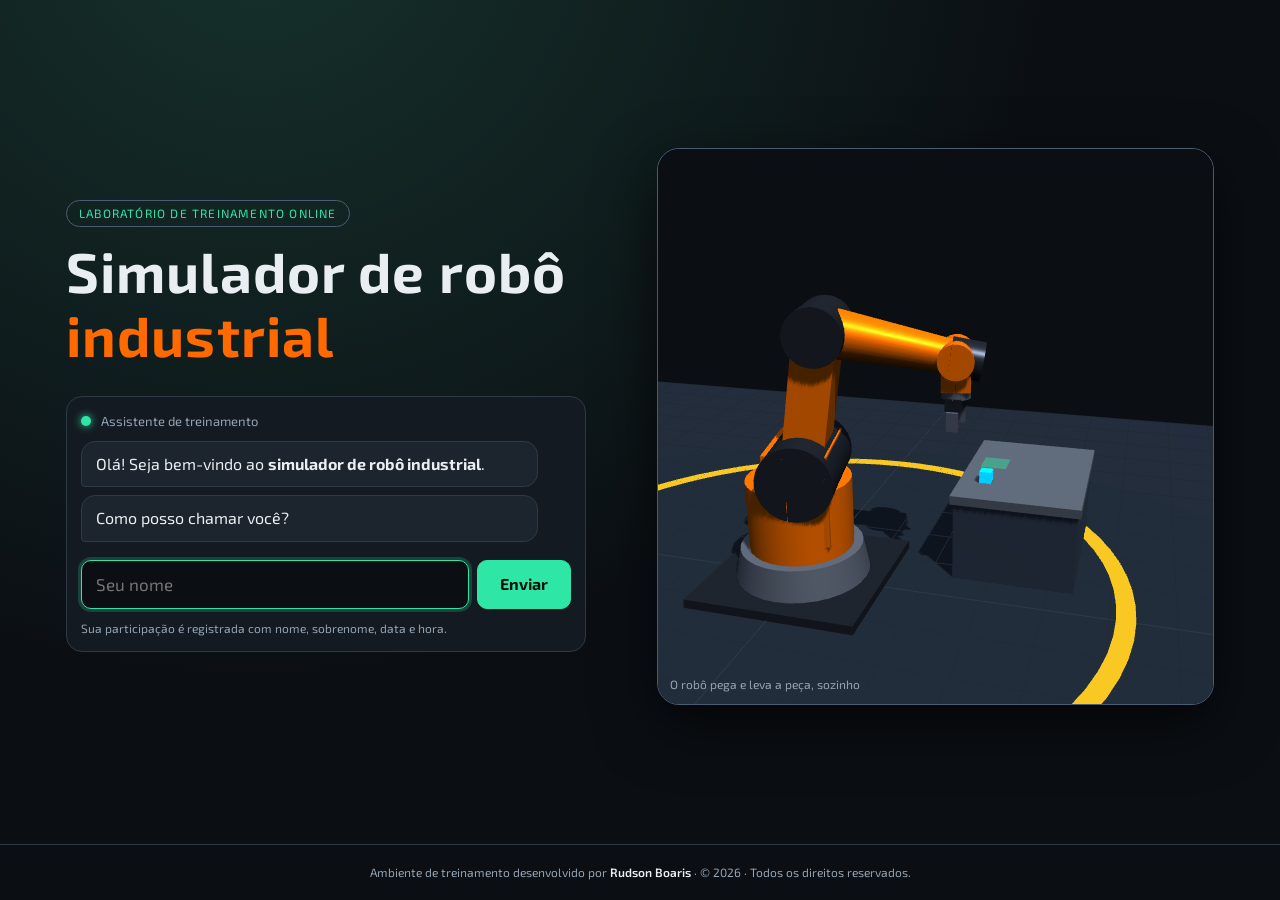
==== treinamento.html @ 03955dab "Add files via upload" ====
<!DOCTYPE html>
<html lang="pt-BR">
<head>
<meta charset="utf-8">
<meta name="viewport" content="width=device-width, initial-scale=1, viewport-fit=cover">
<title>Laboratório de Treinamento Online | Robótica Industrial</title>
<script>if(!sessionStorage.getItem('treino'))location.replace('index.html');</script>
<link rel="icon" href="data:image/svg+xml,%3Csvg xmlns='http://www.w3.org/2000/svg' viewBox='0 0 32 32'%3E%3Crect width='32' height='32' rx='7' fill='%230b0f14'/%3E%3Cpath d='M8 25V15l10-6 6 4' stroke='%23ff6a00' stroke-width='3' fill='none' stroke-linecap='round' stroke-linejoin='round'/%3E%3Ccircle cx='24' cy='13' r='3' fill='%232ee6a6'/%3E%3C/svg%3E">
<link rel="stylesheet" href="css/estilo.css">
<style>
.lab-main{width:100%;max-width:1180px;margin:0 auto;padding:16px 14px 28px}
.lab-main h1{font-size:clamp(22px,4vw,32px);margin:0 0 4px}
.sub{color:var(--c-mut);margin:0 0 12px}
.aviso{background:#2a2108;border:1px solid #8a6d1a;color:#f6d77a;border-radius:12px;padding:9px 14px;font-size:13px;margin-bottom:12px}
.robo-grid{display:grid;grid-template-columns:minmax(0,1fr) 410px;gap:14px;align-items:start}
.view{position:relative;border:1px solid var(--c-metal);border-radius:16px;overflow:hidden;background:#0b0f14;height:min(72vh,660px);min-height:420px}
#cv{position:absolute;inset:0}#cv canvas{display:block;width:100%;height:100%;touch-action:none}
.hud{position:absolute;top:8px;right:8px;display:flex;flex-wrap:wrap;gap:6px;justify-content:flex-end;z-index:2}
.hud .btn{min-height:32px;padding:4px 10px;font-size:12px;background:#11161cdd}
.hud .btn[aria-pressed="true"]{border-color:var(--c-acc);color:var(--c-acc)}
.tip3d{position:absolute;left:10px;bottom:8px;font-size:12px;color:var(--c-mut);z-index:2;pointer-events:none}
#vMsg{position:absolute;inset:0;display:flex;align-items:center;justify-content:center;text-align:center;padding:24px;color:var(--c-mut);z-index:1}
#alarm{display:none;position:absolute;left:8px;right:8px;top:48px;z-index:4;background:#b3201f;border:2px solid #ff8a8a;color:#fff;border-radius:12px;padding:10px 14px;font-weight:700;text-align:center;animation:pisca .7s steps(2) infinite}
#alarm.on{display:block}#alarm small{display:block;font-weight:500;margin-top:2px}
@keyframes pisca{50%{background:#6e1212}}
.pend{background:linear-gradient(180deg,#1b232c,#12181f);border:2px solid var(--c-metal2);border-radius:22px;padding:14px;box-shadow:0 10px 30px #0008}
.pend-h{display:flex;justify-content:space-between;align-items:center;margin-bottom:10px;font-weight:700;letter-spacing:.06em;font-size:14px}
.led{width:12px;height:12px;border-radius:50%;background:#4a5568;display:inline-block;margin-right:8px;box-shadow:0 0 0 2px #0006}
.led.on{background:#2ee59d;box-shadow:0 0 10px #2ee59d}.led.stop{background:#ff4d4d;box-shadow:0 0 10px #ff4d4d}
.seg{display:flex;gap:6px}.seg .btn{min-height:36px;padding:4px 12px;font-size:13px}
.seg .btn[aria-pressed="true"]{background:var(--c-acc);border-color:var(--c-acc);color:#04140d}
.scr{background:#040f0b;border:2px solid #0f3a2c;border-radius:10px;padding:10px;color:#7dffc8;font-size:13px;font-variant-numeric:tabular-nums}
.scr-t{display:flex;justify-content:space-between;color:#4fcf9d;font-size:12px;letter-spacing:.08em}
#sSt{margin:6px 0 8px;font-weight:700;min-height:1.3em;color:#7dffc8}#sSt.warn{color:#ffb020}#sSt.err{color:#ff6b6b}#sSt.ok{color:#59f0a8}
.g6{display:grid;grid-template-columns:repeat(3,1fr);gap:4px 8px}.g6 span{color:#4fcf9d}.g6 b{color:#eafff6;font-weight:500}
.g6+.g6,.scr-g{margin-top:6px;padding-top:6px;border-top:1px solid #0f3a2c}
.scr-g{display:flex;justify-content:space-between;gap:8px;flex-wrap:wrap;color:#4fcf9d}.scr-g b{color:#eafff6;font-weight:500}#sP{color:#59f0a8;font-weight:700}
.rows{margin:10px 0 6px}
.jr{display:grid;grid-template-columns:36px 1fr 56px 56px;gap:8px;align-items:center;padding:6px;border-radius:12px;border:1px solid transparent;margin-bottom:4px}
.jr.sel{border-color:var(--c-acc);background:#123a2e}.jr>b{font-size:17px}
.jm{min-width:0}.ang{font-size:15px;font-variant-numeric:tabular-nums}.jm small{color:var(--c-mut);margin-left:4px}
.bar{position:relative;height:6px;background:#2d3a46;border-radius:3px;margin-top:8px}
.bar i{position:absolute;top:-3px;width:6px;height:12px;border-radius:3px;background:var(--c-acc);margin-left:-3px}
.jr.lim .bar i{background:#ffb020}
.jb{min-height:54px;font-size:26px;padding:0;touch-action:none;-webkit-touch-callout:none}
.jb:active{background:var(--c-acc);color:#04140d}
.spd{display:flex;align-items:center;gap:10px;margin:8px 0;font-size:14px}.spd input{flex:1;accent-color:#2ee6a6;min-height:32px}
.ctl4{display:grid;grid-template-columns:1fr 1fr;gap:8px}.ctl4 .btn{min-height:50px}
.btn.on{background:#0f5a3f;border-color:#2ee59d;color:#b6ffe0}
#bRst{grid-column:1/-1}
.stop{grid-column:1/-1;min-height:58px!important;background:#b3201f!important;border-color:#ff6b6b!important;color:#fff!important;font-size:19px;letter-spacing:.12em}
.pg{margin-top:12px;padding-top:10px;border-top:1px solid var(--c-metal)}
.pg h3{font-size:14px;margin:0 0 8px;color:var(--c-mut)}.pg .row{display:flex;flex-wrap:wrap;gap:6px}
.pg .btn{min-height:42px;padding:6px 12px;font-size:14px}
#pts{display:flex;flex-wrap:wrap;gap:6px;margin-top:8px;min-height:30px}
#pts span{padding:3px 10px;border-radius:999px;background:#1c242d;border:1px solid var(--c-metal2);font-size:13px}#pts span.run{background:var(--c-acc);color:#04140d;border-color:var(--c-acc)}
.miss{margin-top:16px;background:var(--c-surf);border:1px solid var(--c-metal);border-radius:16px;padding:14px}
.miss h2{font-size:20px;margin:0 0 8px}
#mChips{display:flex;flex-wrap:wrap;gap:6px;margin-bottom:10px}
#mChips button{min-width:44px;min-height:40px;padding:4px 10px}
#mChips button[aria-current="true"]{border-color:var(--c-acc);color:var(--c-acc)}#mChips button.ok{background:#0b3d2a;border-color:#2ea372;color:#7ef2be}
#mX{margin:0 0 8px}#mHint{display:none;background:#1c242d;border:1px dashed var(--c-metal2);border-radius:10px;padding:8px 12px;color:var(--c-mut);font-size:14px;margin:0 0 8px}
#mL{list-style:none;margin:0 0 10px;padding:0;display:flex;flex-wrap:wrap;gap:6px}
#mL li{padding:4px 12px;border-radius:999px;border:1px solid var(--c-metal2);font-size:13px;color:var(--c-mut)}#mL li.ok{background:#0b3d2a;border-color:#2ea372;color:#7ef2be}
#mFb{font-weight:700;color:#7ef2be;min-height:1.4em;margin:0 0 8px}
.mact{display:flex;gap:8px;flex-wrap:wrap}.mact .btn{min-height:40px;padding:6px 14px;font-size:14px}
@media(max-width:900px){.robo-grid{grid-template-columns:1fr}
 .view{position:sticky;top:60px;z-index:5;height:auto;min-height:0;aspect-ratio:4/3.2}}
@media (prefers-reduced-motion:reduce){#alarm{animation:none}}

.lab-main{padding-top:14px}
.free-msg{display:none;margin:0 0 6px;color:var(--c-mut)}
#bCert{display:none}
.miss-h{display:flex;justify-content:space-between;align-items:center;gap:8px;flex-wrap:wrap;margin-bottom:8px}.miss-h h2{margin:0}
</style>
</head>
<body>
<div class="topo"><div class="marca"><b>Laboratório de Treinamento</b><small>Robótica industrial</small></div><div class="user"><span id="usr"></span><button class="btn sm" id="bAjuda" type="button">Como usar</button><button class="btn sm" id="sair" type="button">Sair</button></div></div>
<main class="lab-main">
<div class="boas"><h1 id="saud">Seja bem-vindo ao ambiente de laboratório de treinamento online.</h1><p id="coach"></p></div>
<p class="aviso" role="note"><b>Simulador educacional.</b> Estes comandos não controlam nenhum equipamento físico. O robô é didático, inspirado na robótica industrial, e não reproduz um modelo específico.</p>
<div class="robo-grid">
  <section class="view" aria-label="Robô industrial em 3D">
    <div id="cv"></div><div id="vMsg">Carregando o 3D…</div>
    <div id="alarm" role="alert"><span id="alarmT">ALARME DE COLISÃO</span><small>O robô parou. Toque em HABILITAR para rearmar e afaste a ferramenta.</small></div>
    <div class="hud"><button class="btn" data-v="pad" type="button">Câmera</button><button class="btn" data-v="frente" type="button">Frente</button><button class="btn" data-v="lado" type="button">Lado</button><button class="btn" data-v="topo" type="button">Topo</button><button class="btn" id="bLab" aria-pressed="true" type="button">Rótulos</button></div>
    <div class="tip3d">Arraste para girar · pinça ou rolagem para zoom</div>
  </section>
  <aside class="pend" aria-label="Teach Pendant virtual">
    <div class="pend-h"><span><i class="led" id="pLed"></i>TEACH PENDANT · TP-6</span>
      <span class="seg" role="group" aria-label="Modo de movimento"><button class="btn" id="mJ" aria-pressed="true" type="button">Joint</button><button class="btn" id="mC" aria-pressed="false" type="button">Cartesian</button></span></div>
    <div class="scr">
      <div class="scr-t"><span id="sMode">MODO JOINT</span><span id="sEn">DESABILITADO</span></div>
      <div id="sSt">PRESSIONE HABILITAR PARA MOVER</div>
      <div class="g6"><span>A1 <b id="a0"></b></span><span>A2 <b id="a1"></b></span><span>A3 <b id="a2"></b></span><span>A4 <b id="a3"></b></span><span>A5 <b id="a4"></b></span><span>A6 <b id="a5"></b></span></div>
      <div class="g6"><span>X <b id="cX"></b></span><span>Y <b id="cY"></b></span><span>Z <b id="cZ"></b></span><span>A <b id="cA"></b></span><span>B <b id="cB"></b></span><span>C <b id="cC"></b></span></div>
      <div class="scr-g"><span>GARRA <b id="sG">ABERTA</b></span><span id="sP"></span></div>
    </div>
    <div class="rows" id="rows"></div>
    <div class="spd"><label for="spd">Velocidade</label><input type="range" id="spd" min="5" max="100" value="40"><b id="spdV">40%</b></div>
    <div class="ctl4">
      <button class="btn" id="gOpen" type="button">ABRIR GARRA</button><button class="btn" id="gClose" type="button">FECHAR GARRA</button>
      <button class="btn" id="bEn" type="button">HABILITAR</button><button class="btn" id="bHome" type="button">HOME</button>
      <button class="btn" id="bRst" type="button">REINICIAR CÉLULA</button>
      <button class="btn stop" id="bStop" type="button">STOP</button>
    </div>
    <div class="pg"><h3>Programa de pontos (posição + garra)</h3>
      <div class="row"><button class="btn" id="bSave" type="button">Salvar ponto</button><button class="btn" id="bRun" type="button">Executar</button><button class="btn" id="bClr" type="button">Limpar</button><button class="btn" id="bPeca" type="button">Recolocar peça</button></div>
      <div id="pts"></div></div>
  </aside>
</div>
<section class="miss" aria-label="Missões">
  <div class="miss-h"><h2 id="mH2">Missões</h2>
    <div class="seg" role="group" aria-label="Modo de treinamento"><button class="btn" id="tMis" aria-pressed="true" type="button">Missões</button><button class="btn" id="tLiv" aria-pressed="false" type="button">Modo livre</button></div></div>
  <p class="free-msg" id="freeMsg"></p>
  <div id="misBody">
    <div id="mChips"></div>
    <h3 id="mT" style="margin:0 0 6px;font-size:17px"></h3><p id="mX"></p><p id="mHint"></p>
    <ul id="mL"></ul><p id="mFb" role="status" aria-live="polite"></p>
    <div class="mact"><button class="btn" id="mHb" type="button">Dica</button><button class="btn btn-primary" id="mNext" type="button" disabled>Próxima missão</button><button class="btn" id="bCert" type="button">Ver meu certificado</button></div>
  </div>
</section>
</main>
<footer class="rodape">Ambiente de treinamento desenvolvido por <b>Rudson Boaris</b> · © 2026 · Todos os direitos reservados.</footer>
<div id="ajuda" role="dialog" aria-modal="true" aria-labelledby="ajudaT"><div class="ajuda-card"><div id="ajudaT"></div><div class="cert-act"><button class="btn btn-primary" id="ajudaOk" type="button">OK</button></div></div></div>
<div id="cert" role="dialog" aria-modal="true" aria-labelledby="certT"><div class="cert-card">
  <p class="k">CERTIFICADO DE CONCLUSÃO</p><h2 id="certT">Treinamento Online de Robótica Industrial</h2><p class="cur">Ambiente simulado de operação de robô de 6 eixos</p>
  <p>Certificamos que</p><div class="nome" id="certNome"></div>
  <p>concluiu com êxito as 8 missões do treinamento, operando o robô pelo Teach Pendant virtual: eixos, coordenadas, garra, programação de pontos e segurança.</p>
  <p><b id="certData"></b></p><div class="sel" aria-hidden="true">✓</div>
  <p class="ass">Ambiente de treinamento desenvolvido por Rudson Boaris · © 2026 · Todos os direitos reservados</p>
  <div class="cert-act"><button class="btn btn-primary" id="certFechar" type="button">Fechar</button><button class="btn" id="certImp" type="button">Imprimir</button></div>
</div></div>
<script src="js/instrucoes.js"></script>
<script src="js/vendor/three.min.js"></script>
<script src="js/vendor/OrbitControls.js"></script>
<script src="js/robo-cinematica.js"></script>
<script src="js/robo-modelo.js"></script>
<script>
const SES=JSON.parse(sessionStorage.getItem('treino')||'null')||{nome:'Participante',sobrenome:''},NOME=SES.nome,COMPLETO=(SES.nome+' '+SES.sobrenome).trim();
let free=false,certShown=false,concluidoEm=null;
const K=RoboCin,$=i=>document.getElementById(i),AX=['A1','A2','A3','A4','A5','A6'];
let q=K.HOME.slice(),enabled=false,stopped=false,mode='joint',sel=0,speed=40,motion=null,prog=null,jog=null,ct=null,pts=[],progDone=false,mi=0,V=null;
let grip=K.newGrip(),pc=K.newPiece(),alarm=false,alarmSeen=false,rearmed=false,colWarn='',grabbed=false,droppedOK=false,actx=null;
const doneM=[0,0,0,0,0,0,0,0],seen=new Set(),mx=[0,0,0,0,0,0],cd=[0,0,0];let base={q:q.slice(),tcp:K.fk(q).tcp};
let msg='PRESSIONE HABILITAR PARA MOVER',mk='';
const setMsg=(t,k)=>{msg=t;mk=k||''};

/* ---------- cena 3D (modelo em js/robo-modelo.js) ---------- */
const S0=RoboModelo.cena({labels:true}),M=S0.model;
function initView(){
  const S=RoboModelo.render($('cv'),S0,{controls:true,pixelMax:2});
  document.querySelectorAll('[data-v]').forEach(b=>b.onclick=()=>S.setView(b.dataset.v));
  $('bLab').onclick=e=>{const on=e.currentTarget.getAttribute('aria-pressed')!=='true';e.currentTarget.setAttribute('aria-pressed',String(on));M.labels.forEach(s=>s.visible=on)};
  V=S;$('vMsg').style.display='none';
}
function loadFail(e){$('vMsg').textContent='Não foi possível abrir o 3D neste navegador (WebGL). Atualize o Chrome ou tente outro aparelho. O Teach Pendant continua funcionando.';console.warn(e)}
const updateModel=()=>RoboModelo.aplicar(M,q,grip.gw,pc);
function beep(){try{actx=actx||new(window.AudioContext||window.webkitAudioContext)();const o=actx.createOscillator(),g=actx.createGain();o.type='square';o.frequency.value=880;g.gain.value=.05;o.connect(g);g.connect(actx.destination);
  const t=actx.currentTime;g.gain.setValueAtTime(.05,t);g.gain.setValueAtTime(0,t+.15);g.gain.setValueAtTime(.05,t+.3);g.gain.setValueAtTime(0,t+.45);o.start(t);o.stop(t+.5)}catch(e){}}

/* ---------- movimento ---------- */
function canMove(){if(!enabled){setMsg('PRESSIONE HABILITAR PARA MOVER','warn');return false}return true}
function startJog(j){if(!canMove())return;if(motion||prog){setMsg('AGUARDE O MOVIMENTO TERMINAR','warn');return}
  jog=j;if(mode==='cart'){const f=K.fk(q);ct={pos:f.tcp.slice(),R:f.R}}}
function endJog(){if(jog){jog=null;ct=null;if(enabled)setMsg('PRONTO','')}}
function jogStep(dt){
  if(mode==='joint'){
    const i=jog.axis,l=K.LIM[i],nq=q.slice();let v=q[i]+jog.dir*speed*.6*dt;
    if(v>=l[1]||v<=l[0]){v=Math.max(l[0],Math.min(l[1],v));setMsg('LIMITE '+AX[i]+' ATINGIDO','warn')}else setMsg('MOVENDO '+AX[i],'');
    if(Math.abs(v-q[i])<1e-9)return;nq[i]=v;
    const e=K.check(nq);if(e&&e.indexOf('LIMITE')<0){setMsg(e,'err');return}q=nq;
  }else{
    const d=[0,0,0];d[jog.c]=jog.dir;const s=speed*2*dt,np=[ct.pos[0]+d[0]*s,ct.pos[1]+d[1]*s,ct.pos[2]+d[2]*s],r=K.ik(np,ct.R,q);
    if(!r.q){setMsg(r.err,'warn');return}
    let m=0;for(let k=0;k<6;k++)m=Math.max(m,Math.abs(r.q[k]-q[k]));
    if(m>420*dt){setMsg('SINGULARIDADE: MOVIMENTO RECUSADO','warn');return}
    const e=K.check(r.q);if(e){setMsg(e,e.indexOf('LIMITE')<0?'err':'warn');return}
    ct.pos=np;q=r.q;setMsg('MOVENDO '+'XYZ'[jog.c]+(jog.dir>0?'+':'−'),'');
  }
}
function startMotion(to,done){const m=Math.max(...to.map((v,i)=>Math.abs(v-q[i])));
  if(m<.01){done&&done();return}motion={from:q.slice(),to:to.slice(),t:0,dur:Math.max(.5,m/(speed*1.5)),done};setMsg('EXECUTANDO MOVIMENTO','')}
function triggerAlarm(pq,pgw,why){
  q=pq;grip.gw=pgw;motion=null;prog=null;jog=null;ct=null;enabled=false;stopped=true;alarm=true;alarmSeen=true;
  setMsg('ALARME: '+why,'err');$('alarmT').textContent='ALARME DE COLISÃO: '+why.replace('COLISÃO ','');$('alarm').classList.add('on');beep();coach('Atenção, '+NOME+': o robô parou por segurança. Toque em HABILITAR para rearmar e afaste a ferramenta.');renderPts()}
function step(dt){
  const pq=q.slice(),pgw=grip.gw;
  if(motion){motion.t+=dt;const s=Math.min(1,motion.t/motion.dur),e=s*s*(3-2*s),m=motion;q=m.from.map((a,i)=>a+(m.to[i]-a)*e);if(s>=1){motion=null;m.done&&m.done()}}
  else if(jog&&enabled)jogStep(dt);
  if(enabled){const a0=pc.att;K.gripStep(grip,dt,pc,q);if(!a0&&pc.att)grabbed=true}
  K.pieceStep(pc,dt);
  const c=K.collide(q,grip.gw,pc);
  if(c.level===2&&!alarm)triggerAlarm(pq,pgw,c.msg);else colWarn=c.level===1?c.msg:'';
  droppedOK=grabbed&&!pc.att&&!pc.fall&&Math.hypot(pc.c[0]-K.PEC.dest[0],pc.c[1]-K.PEC.dest[1])<50&&Math.abs(pc.c[2]-K.PEC.dest[2])<1;
  updateModel();track();
}
function stopAll(){motion=null;prog=null;jog=null;ct=null;enabled=false;stopped=true;setMsg('STOP: MOVIMENTO INTERROMPIDO','err');renderPts()}
function toggleEnable(){
  if(enabled){motion=null;prog=null;jog=null;ct=null;enabled=false;setMsg('MOVIMENTO DESABILITADO','')}
  else{enabled=true;stopped=false;if(alarm){alarm=false;rearmed=true;$('alarm').classList.remove('on');setMsg('ALARME REARMADO: AFASTE A FERRAMENTA','ok');coach('Tudo certo, '+NOME+'. Agora afaste a ferramenta com cuidado.')}else setMsg('MOVIMENTO HABILITADO','ok')}
  renderPts()}
function goHome(){if(!canMove())return;if(motion||prog)return;startMotion(K.HOME,()=>setMsg('HOME ATINGIDO','ok'))}
function resetPos(){motion=null;prog=null;jog=null;ct=null;q=K.HOME.slice();grip=K.newGrip();pc=K.newPiece();alarm=false;$('alarm').classList.remove('on');setMsg('CÉLULA REINICIADA','ok');renderPts();updateModel()}
function gripCmd(v){if(!canMove())return;if(motion||prog){setMsg('AGUARDE O MOVIMENTO TERMINAR','warn');return}K.setGrip(grip,v,pc,q);setMsg(v?'FECHANDO A GARRA':'ABRINDO A GARRA','')}
/* programa de pontos: cada ponto guarda a posição e o estado da garra */
function savePoint(){if(pts.length>=10){setMsg('LIMITE DE 10 PONTOS','warn');return}pts.push({q:q.slice(),g:grip.tgt});setMsg('PONTO P'+pts.length+' SALVO (GARRA '+(grip.tgt?'FECHADA':'ABERTA')+')','ok');renderPts()}
function clearPts(){pts=[];prog=null;progDone=false;renderPts();setMsg('PONTOS APAGADOS','')}
function runProg(){if(!pts.length){setMsg('GRAVE PELO MENOS UM PONTO','warn');return}if(!canMove()||motion||prog)return;progDone=false;prog={i:0};nextPoint()}
function nextPoint(){if(!prog)return;
  if(prog.i>=pts.length){prog=null;progDone=true;setMsg('PROGRAMA CONCLUÍDO','ok');renderPts();return}
  const i=prog.i++;renderPts();setMsg('EXECUTANDO P'+(i+1),'');
  startMotion(pts[i].q,()=>{const ch=pts[i].g!==grip.tgt;if(ch)K.setGrip(grip,pts[i].g,pc,q);motion={from:q.slice(),to:q.slice(),t:0,dur:ch?1:.35,done:nextPoint}})}
function renderPts(){$('pts').innerHTML=pts.length?pts.map((p,i)=>'<span class="'+(prog&&prog.i-1===i?'run':'')+'">P'+(i+1)+' · '+(p.g?'fechada':'aberta')+'</span>').join(''):'<small style="color:var(--c-mut)">Nenhum ponto salvo. Mova o robô, ajuste a garra e toque em Salvar ponto.</small>'}

/* ---------- Teach Pendant ---------- */
function buildRows(){
  const R=$('rows');R.innerHTML='';
  (mode==='joint'?AX:['X','Y','Z']).forEach((n,i)=>{const r=document.createElement('div');r.className='jr';r.dataset.i=i;
    r.innerHTML='<b>'+n+'</b><div class="jm"><span class="ang"></span>'+(mode==='joint'?'<div class="bar"><i></i></div>':'<small>mm</small>')+'</div>'+
      '<button type="button" class="btn jb" data-d="-1" aria-label="'+n+' negativo">−</button><button type="button" class="btn jb" data-d="1" aria-label="'+n+' positivo">+</button>';R.appendChild(r)});
  markSel();
}
function markSel(){document.querySelectorAll('#rows .jr').forEach((r,i)=>r.classList.toggle('sel',mode==='joint'&&i===sel));M.rings.forEach((r,i)=>r.visible=mode==='joint'&&i===sel)}
function setMode(m){endJog();mode=m;$('mJ').setAttribute('aria-pressed',String(m==='joint'));$('mC').setAttribute('aria-pressed',String(m==='cart'));buildRows();ui()}
const f1=(x,d)=>x.toFixed(d===undefined?1:d).replace('.',',');
function ui(){
  const f=K.fk(q),t=f.tcp,o=K.abc(f.R);
  $('sMode').textContent=mode==='joint'?'MODO JOINT':'MODO CARTESIAN';
  $('sEn').textContent=alarm?'ALARME':enabled?'HABILITADO':(stopped?'STOP':'DESABILITADO');
  $('pLed').className='led'+(enabled?' on':(stopped||alarm)?' stop':'');$('bEn').classList.toggle('on',enabled);$('bEn').textContent=enabled?'HABILITADO ✓':'HABILITAR';
  const st=$('sSt'),warn=!alarm&&colWarn&&mk!=='err';st.textContent=warn?'ATENÇÃO: '+colWarn:msg;st.className=warn?'warn':mk;
  q.forEach((v,i)=>$('a'+i).textContent=f1(v)+'°');
  $('cX').textContent=f1(t[0]);$('cY').textContent=f1(t[1]);$('cZ').textContent=f1(t[2]);$('cA').textContent=f1(o[0]);$('cB').textContent=f1(o[1]);$('cC').textContent=f1(o[2]);
  $('sG').textContent=pc.att?'PEÇA PRESA':grip.tgt?(grip.gw>K.GRIP.empty+.1?'FECHANDO':'FECHADA'):(grip.gw<K.GRIP.open-.1?'ABRINDO':'ABERTA');
  $('sP').textContent=K.graspReady(q,pc)?'PEÇA ALINHADA: PODE FECHAR':'';
  document.querySelectorAll('#rows .jr').forEach((r,i)=>{
    if(mode==='joint'){const l=K.LIM[i];r.querySelector('.ang').textContent=f1(q[i])+'°';
      r.querySelector('.bar i').style.left=((q[i]-l[0])/(l[1]-l[0])*100)+'%';r.classList.toggle('lim',q[i]<=l[0]+1||q[i]>=l[1]-1)}
    else r.querySelector('.ang').textContent=f1(t[i])});
  $('spdV').textContent=speed+'%';missionUI();certCheck();
}

/* ---------- missões ---------- */
const MS=[
 {t:'Missão 01: Conhecendo os seis eixos',x:'Um robô industrial tem 6 eixos, de A1 (na base) até A6 (no flange). Toque em cada eixo no Teach Pendant: o anel azul no robô mostra qual é.',h:'A1 gira a base. A2 e A3 levantam e dobram o braço. A4, A5 e A6 orientam o punho, onde fica a ferramenta.',
  c:()=>AX.map((a,i)=>[a,seen.has(i)])},
 {t:'Missão 02: Movimentando A1, A2 e A3',x:'Toque em HABILITAR. Depois segure + ou − em A1, A2 e A3, movendo cada um pelo menos 20°. Ao soltar, o eixo para.',h:'A1 gira o robô todo. A2 inclina o braço para frente e para trás. A3 dobra o cotovelo.',
  c:()=>[0,1,2].map(i=>[AX[i]+' 20°',mx[i]>=20])},
 {t:'Missão 03: Movimentando A4, A5 e A6',x:'Agora o punho: mova A4, A5 e A6 pelo menos 20° cada.',h:'A4 gira o antebraço, A5 inclina o punho e A6 gira a ferramenta. Cuide dos limites: a barra do eixo fica amarela perto do fim.',
  c:()=>[3,4,5].map(i=>[AX[i]+' 20°',mx[i]>=20])},
 {t:'Missão 04: Conhecendo as coordenadas X, Y e Z',x:'Mude para o modo Cartesian e mova a ferramenta pelo menos 80 mm em X, em Y e em Z. Veja os números mudarem na tela.',h:'X vai para a frente do robô, Y para a esquerda e Z para cima. No modo Cartesian a ferramenta anda em linha reta e mantém a orientação.',
  c:()=>['X','Y','Z'].map((n,i)=>[n+' 80 mm',cd[i]>=80])},
 {t:'Missão 05: Levando a ferramenta a uma posição',x:'Leve a ponta da ferramenta até a esfera verde: X 600, Y 150, Z 600 (tolerância de 20 mm).',h:'Use o modo Cartesian. Aproxime um eixo de cada vez e confira X, Y e Z na tela.',
  c:()=>{const t=K.fk(q).tcp,d=Math.hypot(t[0]-600,t[1]-150,t[2]-600);return[['Distância do alvo: '+Math.round(d)+' mm',d<=20]]}},
 {t:'Missão 06: Gravando pontos e executando uma sequência',x:'Mova o robô, toque em Salvar ponto (P1). Repita para P2 e P3, em posições diferentes. Cada ponto guarda também se a garra está aberta ou fechada. Depois toque em Executar.',h:'O robô vai de ponto em ponto com movimento suave. Para parar a qualquer momento, use STOP.',
  c:()=>[['3 pontos salvos',pts.length>=3],['Sequência executada',progDone]]},
 {t:'Missão 07: Pegando e levando a peça',x:'Leve a garra, aberta, até a peça azul, com a ferramenta apontando para baixo. Quando aparecer "PEÇA ALINHADA", toque em FECHAR GARRA. Leve a peça até a área verde da bancada e toque em ABRIR GARRA.',h:'No modo Cartesian, use Z− para descer devagar. A peça brilha em verde quando a garra está bem posicionada. Para fazer isso sozinho, grave os pontos com a garra aberta e fechada e toque em Executar.',
  c:()=>[['Peça pega',grabbed],['Peça solta na área verde',droppedOK]]},
 {t:'Missão 08: Segurança e alarme de colisão',x:'Um robô de verdade para quando chega perto demais de algo. Habilite o robô, vá para cima da bancada (X+ e Y+) e desça com Z− até o alarme de colisão disparar. Depois toque em HABILITAR para rearmar.',h:'A bancada fica à frente e à esquerda do robô. O alarme dispara a poucos milímetros do tampo. O aviso amarelo "perto da bancada" aparece antes, a 30 mm.',
  c:()=>[['Alarme disparou',alarmSeen],['Rearmado com HABILITAR',rearmed]]}];
function track(){for(let i=0;i<6;i++)mx[i]=Math.max(mx[i],Math.abs(q[i]-base.q[i]));const t=K.fk(q).tcp;for(let i=0;i<3;i++)cd[i]=Math.max(cd[i],Math.abs(t[i]-base.tcp[i]))}
function pickMission(i){mi=i;seen.clear();mx.fill(0);cd.fill(0);base={q:q.slice(),tcp:K.fk(q).tcp.slice()};progDone=false;grabbed=false;alarmSeen=false;rearmed=false;
  if(i===6){pc=K.newPiece();grip.tgt=0}
  $('mHint').style.display='none';M.target.visible=i===4&&!free;if(!free)coach(NOME+', próxima etapa: '+MS[i].t+'.');ui()}
function missionUI(){
  if(free)return;
  const m=MS[mi],c=m.c(),ok=c.every(x=>x[1]);if(ok&&!doneM[mi]){doneM[mi]=1;coach('Muito bem, '+NOME+'! '+m.t.split(':')[0]+' concluída.')}
  $('mT').textContent=m.t;$('mX').textContent=m.x;$('mHint').textContent=m.h;
  $('mL').innerHTML=c.map(x=>'<li class="'+(x[1]?'ok':'')+'">'+(x[1]?'✓ ':'○ ')+x[0]+'</li>').join('');
  $('mFb').textContent=doneM[mi]?(mi<MS.length-1?'Missão concluída, '+NOME+'! Muito bem.':'Missão concluída, '+NOME+'! Você operou o robô do começo ao fim.'):'';
  $('mNext').disabled=!doneM[mi]||mi>=MS.length-1;
  $('mChips').innerHTML=MS.map((_,i)=>'<button type="button" class="btn sm'+(doneM[i]?' ok':'')+'" data-m="'+i+'" aria-current="'+(i===mi)+'" aria-label="Missão '+(i+1)+(doneM[i]?' concluída':'')+'">'+(doneM[i]?'✓ ':'')+(i+1)+'</button>').join('');
}

/* ---------- ligações ---------- */
const rows=$('rows');
rows.addEventListener('pointerdown',e=>{const r=e.target.closest('.jr'),b=e.target.closest('.jb');if(!r)return;const i=+r.dataset.i;
  if(mode==='joint'){sel=i;seen.add(i);markSel()}
  if(!b)return;b.setPointerCapture&&b.setPointerCapture(e.pointerId);e.preventDefault();
  startJog(mode==='joint'?{axis:i,dir:+b.dataset.d}:{c:i,dir:+b.dataset.d})});
['pointerup','pointercancel','lostpointercapture'].forEach(t=>rows.addEventListener(t,endJog));
window.addEventListener('blur',endJog);
$('mJ').onclick=()=>setMode('joint');$('mC').onclick=()=>setMode('cart');
$('spd').oninput=e=>{speed=+e.target.value};
$('bEn').onclick=toggleEnable;$('bHome').onclick=goHome;$('bRst').onclick=resetPos;$('bStop').onclick=stopAll;
$('gOpen').onclick=()=>gripCmd(0);$('gClose').onclick=()=>gripCmd(1);
$('bSave').onclick=savePoint;$('bRun').onclick=runProg;$('bClr').onclick=clearPts;$('bPeca').onclick=()=>{pc=K.newPiece();setMsg('PEÇA RECOLOCADA','ok')};
$('mHb').onclick=()=>{const h=$('mHint');h.style.display=h.style.display==='block'?'none':'block'};
$('mNext').onclick=()=>pickMission(Math.min(MS.length-1,mi+1));
$('mChips').onclick=e=>{const b=e.target.closest('[data-m]');if(b)pickMission(+b.dataset.m)};
document.querySelector('.pend').addEventListener('contextmenu',e=>e.preventDefault());

/* ---------- boas-vindas, modo livre e certificado ---------- */
function coach(t){$('coach').textContent=t}
function setFree(v){free=v;$('tMis').setAttribute('aria-pressed',String(!v));$('tLiv').setAttribute('aria-pressed',String(v));
  $('misBody').style.display=v?'none':'';$('freeMsg').style.display=v?'block':'none';
  $('freeMsg').textContent=NOME+', no modo livre você opera o robô como quiser. A peça e a bancada continuam ativas.';
  M.target.visible=!v&&mi===4;coach(v?NOME+', modo livre ativado. Explore à vontade.':NOME+', de volta às missões.');ui()}
const dataHora=d=>d.toLocaleDateString('pt-BR')+' às '+d.toLocaleTimeString('pt-BR',{hour:'2-digit',minute:'2-digit'});
function certCheck(){const all=doneM.every(Boolean);$('bCert').style.display=all?'inline-flex':'none';
  if(!free&&!certShown&&all){certShown=true;concluidoEm=new Date();showCert()}}
function showCert(){$('certNome').textContent=COMPLETO;$('certData').textContent=dataHora(concluidoEm||new Date());$('cert').classList.add('on');$('certFechar').focus()}
$('bCert').onclick=showCert;$('certFechar').onclick=()=>$('cert').classList.remove('on');$('certImp').onclick=()=>window.print();
document.addEventListener('keydown',e=>{if(e.key==='Escape'){$('cert').classList.remove('on');$('ajuda').classList.remove('on')}});
$('bAjuda').onclick=()=>{$('ajudaT').innerHTML=INSTRUCOES(NOME);$('ajuda').classList.add('on');$('ajudaOk').focus()};$('ajudaOk').onclick=()=>$('ajuda').classList.remove('on');
$('tMis').onclick=()=>setFree(false);$('tLiv').onclick=()=>setFree(true);
$('saud').textContent=NOME+', seja bem-vindo ao ambiente de laboratório de treinamento online.';$('usr').textContent=COMPLETO;
$('sair').onclick=()=>{sessionStorage.removeItem('treino');location.href='index.html'};
try{initView()}catch(e){loadFail(e);V=null}
buildRows();renderPts();pickMission(0);updateModel();coach(NOME+', siga as missões abaixo ou use o modo livre. Comece pela Missão 01.');
let last=performance.now(),acc=0;
function frame(t){const dt=Math.min(.05,(t-last)/1000);last=t;step(dt);acc+=dt;if(acc>.08){acc=0;ui()}if(V)V.render();requestAnimationFrame(frame)}
requestAnimationFrame(frame);
</script>
</body>
</html>
---- css/estilo.css ----
@import url('https://fonts.googleapis.com/css2?family=Exo+2:wght@500;700&display=swap');
:root{--c-bg:#0b0f14;--c-surf:#141a21;--c-elev:#1c242d;--c-acc:#2ee6a6;--c-metal:#2d3a46;--c-metal2:#4a5d70;--c-text:#e9eef2;--c-mut:#93a3b3;--c-or:#ff6a00;color-scheme:dark}
*{box-sizing:border-box}
html{background:var(--c-bg);scroll-behavior:smooth}
body{margin:0;min-height:100vh;min-height:100svh;display:flex;flex-direction:column;background:radial-gradient(ellipse at 20% -10%,#16322c 0%,var(--c-bg) 55%) fixed;color:var(--c-text);font:16px/1.55 "Exo 2","Arial Narrow",Arial,sans-serif}
main{flex:1}
a{color:var(--c-acc)}
h1,h2,h3{line-height:1.15;margin:0 0 .5em;letter-spacing:.02em}
:focus-visible{outline:2px solid var(--c-acc);outline-offset:2px}
.btn{display:inline-flex;align-items:center;justify-content:center;gap:8px;min-height:46px;padding:10px 22px;border-radius:10px;border:1px solid var(--c-metal2);background:var(--c-elev);color:var(--c-text);font:inherit;font-weight:700;text-decoration:none;cursor:pointer;transition:background .15s,border-color .15s}
.btn:hover{border-color:var(--c-acc);background:var(--c-metal)}
.btn.sm{min-height:36px;padding:6px 14px;font-size:14px}
.btn-primary{background:var(--c-acc);border-color:var(--c-acc);color:#04140d}
.btn-primary:hover{background:#5cf0bd;border-color:#5cf0bd}
.rodape{padding:18px 16px calc(18px + env(safe-area-inset-bottom,0px));text-align:center;color:var(--c-mut);font-size:12px;border-top:1px solid var(--c-metal);margin-top:24px}
.rodape b{color:var(--c-text);font-weight:600}
/* tela de entrada */
.entrada{display:grid;grid-template-columns:1fr 1fr;gap:34px;align-items:center;max-width:1180px;margin:0 auto;padding:56px 16px 24px}
.selo{display:inline-block;margin:0 0 12px;padding:3px 12px;border:1px solid var(--c-metal2);border-radius:999px;font-size:12px;letter-spacing:.1em;text-transform:uppercase;color:var(--c-acc)}
.entrada h1{font-size:clamp(34px,5.2vw,56px)}
.entrada h1 em{font-style:normal;color:var(--c-or)}
.lead{color:var(--c-mut);font-size:18px;max-width:32em;margin:0 0 22px}
.form-box{background:var(--c-surf);border:1px solid var(--c-metal);border-radius:16px;padding:20px;max-width:440px}
.form-box label{display:block;font-size:14px;color:var(--c-mut);margin-bottom:12px}
.form-box input{display:block;width:100%;margin-top:6px;min-height:48px;padding:10px 14px;border-radius:10px;border:1px solid var(--c-metal2);background:var(--c-bg);color:var(--c-text);font:inherit;font-size:17px}
.form-box input:focus{border-color:var(--c-acc);outline:none;box-shadow:0 0 0 3px #2ee6a633}
.priv{font-size:12px;color:var(--c-mut);margin:4px 0 14px}
#erro{color:#ff8a8a;min-height:1.3em;margin:10px 0 0;font-size:14px}
.demo3d{position:relative;aspect-ratio:1/1;max-height:560px;width:100%;border-radius:22px;overflow:hidden;border:1px solid var(--c-metal2);background:radial-gradient(ellipse at 50% 30%,#1a3a33,#0b0f14 72%);box-shadow:0 20px 60px #000a}
#demoCv{position:absolute;inset:0}#demoCv canvas{display:block;width:100%;height:100%}
#demoFb{position:absolute;inset:0;display:flex;align-items:center;justify-content:center;text-align:center;padding:24px;color:var(--c-mut);font-size:14px}#demoFb[hidden]{display:none}
.demo3d .cap{position:absolute;left:12px;bottom:10px;font-size:12px;color:var(--c-mut)}
@media(max-width:860px){.entrada{grid-template-columns:1fr;padding-top:30px}.demo3d{aspect-ratio:4/3.2}}
/* topo e boas-vindas do treinamento */
.topo{display:flex;justify-content:space-between;align-items:center;gap:10px;max-width:1180px;margin:0 auto;padding:12px 14px;border-bottom:1px solid var(--c-metal)}
.marca b{display:block;line-height:1.1}.marca small{color:var(--c-mut);font-size:12px}
.user{display:flex;align-items:center;gap:10px;font-size:14px;color:var(--c-mut)}.user span{color:var(--c-text)}
.boas{background:linear-gradient(135deg,#143a31,var(--c-surf) 70%);border:1px solid var(--c-metal2);border-radius:16px;padding:14px 18px;margin-bottom:12px}
.boas h1{font-size:clamp(20px,3.4vw,28px);margin:0 0 4px}
#coach{margin:0;color:var(--c-mut);min-height:1.4em}
/* certificado */
#cert{display:none;position:fixed;inset:0;z-index:100;background:#000b;align-items:center;justify-content:center;padding:16px;overflow:auto}
#cert.on{display:flex}
.cert-card{position:relative;width:min(760px,100%);background:linear-gradient(160deg,#101a18,#0b0f14);border:2px solid var(--c-acc);border-radius:18px;padding:34px 30px;text-align:center;box-shadow:0 0 0 6px #0b0f14,0 0 0 8px #2ee6a655,0 30px 80px #000}
.cert-card .k{letter-spacing:.3em;font-size:12px;color:var(--c-acc);margin:0 0 6px}
.cert-card h2{font-size:clamp(24px,4.4vw,34px);margin:0 0 4px}
.cert-card .cur{color:var(--c-mut);margin:0 0 20px}
.cert-card .nome{font-size:clamp(28px,6vw,46px);font-weight:700;color:var(--c-acc);margin:8px 0 12px;line-height:1.1}
.cert-card p{margin:0 0 8px}
.cert-card .sel{width:74px;height:74px;margin:16px auto 6px;border-radius:50%;border:3px solid var(--c-or);color:var(--c-or);display:flex;align-items:center;justify-content:center;font-size:38px;font-weight:700}
.cert-card .ass{font-size:12px;color:var(--c-mut);margin-top:14px}
.cert-act{display:flex;gap:10px;justify-content:center;flex-wrap:wrap;margin-top:18px}
@media print{body>*:not(#cert){display:none!important}#cert{position:static;display:block!important;background:#fff}.cert-card{background:#fff;color:#111;box-shadow:none}.cert-card .nome,.cert-card .k{color:#0a7a55}.cert-act{display:none}}
@media (prefers-reduced-motion:reduce){*{transition:none!important;scroll-behavior:auto!important}}

/* conversa com o assistente */
.chat-box{background:var(--c-surf);border:1px solid var(--c-metal);border-radius:16px;padding:14px;max-width:520px}
.chat-h{display:flex;align-items:center;gap:10px;margin:0 0 10px;font-size:13px;color:var(--c-mut)}
.chat-h i{width:10px;height:10px;border-radius:50%;background:var(--c-acc);box-shadow:0 0 8px var(--c-acc)}
#chat{max-height:min(46vh,380px);overflow-y:auto;padding-right:4px}
.b{max-width:94%;padding:10px 14px;border-radius:14px 14px 14px 4px;margin:0 0 8px;background:var(--c-elev);border:1px solid var(--c-metal);animation:entra .25s ease-out}
.b.eu{margin-left:auto;border-radius:14px 14px 4px 14px;background:#123a2e;border-color:var(--c-acc)}
.b p{margin:0 0 8px}.b p:last-child{margin:0}
.b .passos{margin:6px 0 0;padding-left:20px;font-size:15px}.b .passos li{margin-bottom:6px}
.dig span{display:inline-block;width:7px;height:7px;margin:0 2px;border-radius:50%;background:var(--c-mut);animation:pula 1s infinite}
.dig span:nth-child(2){animation-delay:.15s}.dig span:nth-child(3){animation-delay:.3s}
@keyframes pula{50%{transform:translateY(-4px);opacity:.5}}@keyframes entra{from{opacity:0;transform:translateY(6px)}}
.chat-in{display:flex;gap:8px;margin-top:10px}
.chat-in input{flex:1;min-width:0;min-height:48px;padding:10px 14px;border-radius:10px;border:1px solid var(--c-metal2);background:var(--c-bg);color:var(--c-text);font:inherit;font-size:17px}
.chat-in input:focus{border-color:var(--c-acc);outline:none;box-shadow:0 0 0 3px #2ee6a633}
.chat-in input:disabled,.chat-in button:disabled{opacity:.5}
#bOk{display:none;margin-top:8px;width:100%}
.priv{margin:10px 0 0}
#ajuda{display:none;position:fixed;inset:0;z-index:100;background:#000b;align-items:center;justify-content:center;padding:16px;overflow:auto}
#ajuda.on{display:flex}
.ajuda-card{width:min(560px,100%);background:var(--c-surf);border:1px solid var(--c-acc);border-radius:16px;padding:20px}
.ajuda-card .passos{padding-left:20px}.ajuda-card .passos li{margin-bottom:8px}
@media (prefers-reduced-motion:reduce){.b,.dig span{animation:none}}
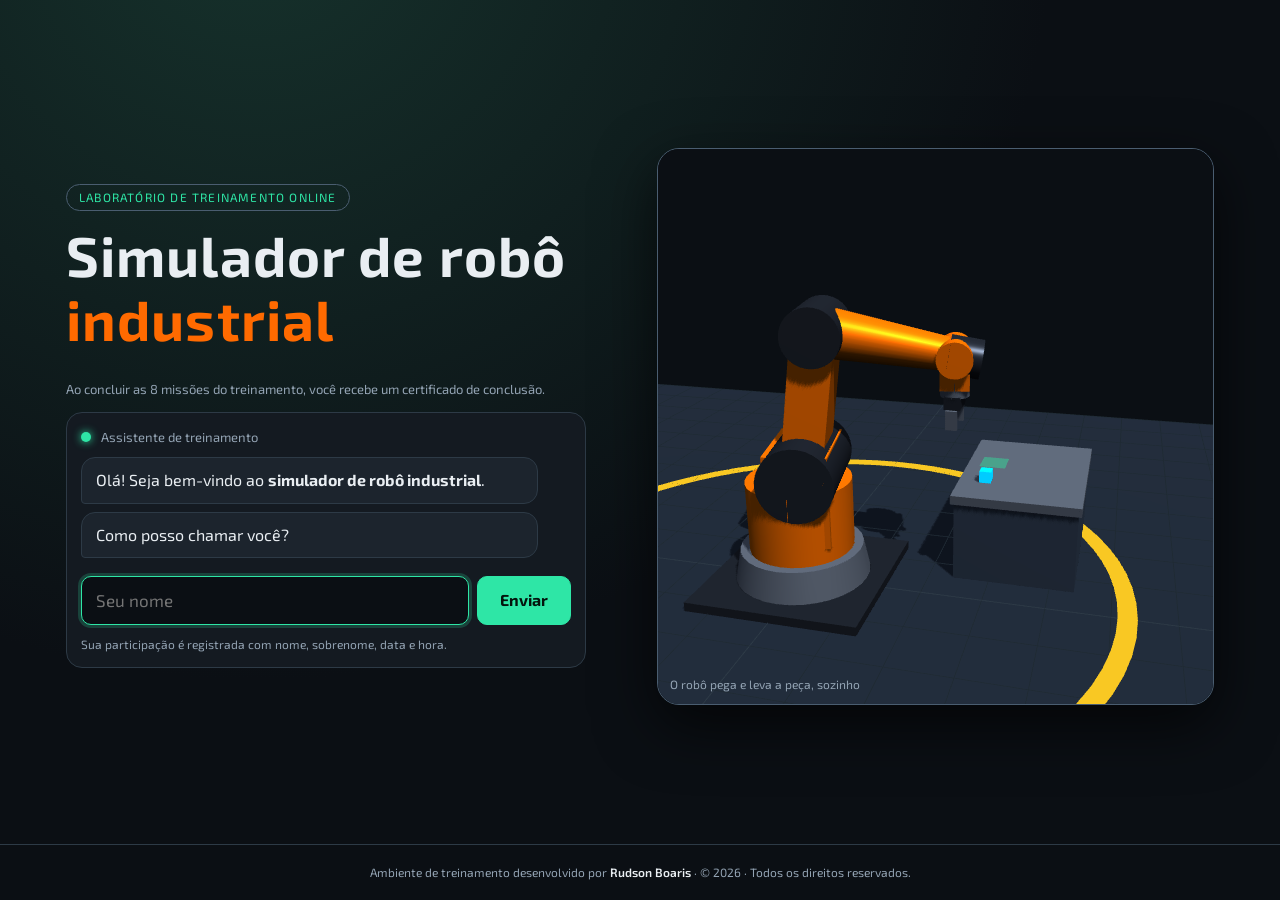
==== commit 68f02404: "Add files via upload" ====
--- a/treinamento.html
+++ b/treinamento.html
@@ -110,7 +110,7 @@
   </aside>
 </div>
 <section class="miss" aria-label="Missões">
-  <div class="miss-h"><h2 id="mH2">Missões</h2>
+  <div class="miss-h"><div><h2 id="mH2">Missões</h2><small class="nota">Ao concluir as 8 missões, você recebe um certificado de conclusão.</small></div>
     <div class="seg" role="group" aria-label="Modo de treinamento"><button class="btn" id="tMis" aria-pressed="true" type="button">Missões</button><button class="btn" id="tLiv" aria-pressed="false" type="button">Modo livre</button></div></div>
   <p class="free-msg" id="freeMsg"></p>
   <div id="misBody">
--- a/css/estilo.css
+++ b/css/estilo.css
@@ -76,3 +76,7 @@
 .ajuda-card{width:min(560px,100%);background:var(--c-surf);border:1px solid var(--c-acc);border-radius:16px;padding:20px}
 .ajuda-card .passos{padding-left:20px}.ajuda-card .passos li{margin-bottom:8px}
 @media (prefers-reduced-motion:reduce){.b,.dig span{animation:none}}
+
+.nota{display:block;color:var(--c-mut);font-size:13px;margin:0 0 12px}
+.miss-h .nota{margin:2px 0 0}
+.b .nota{margin:10px 0 0}
